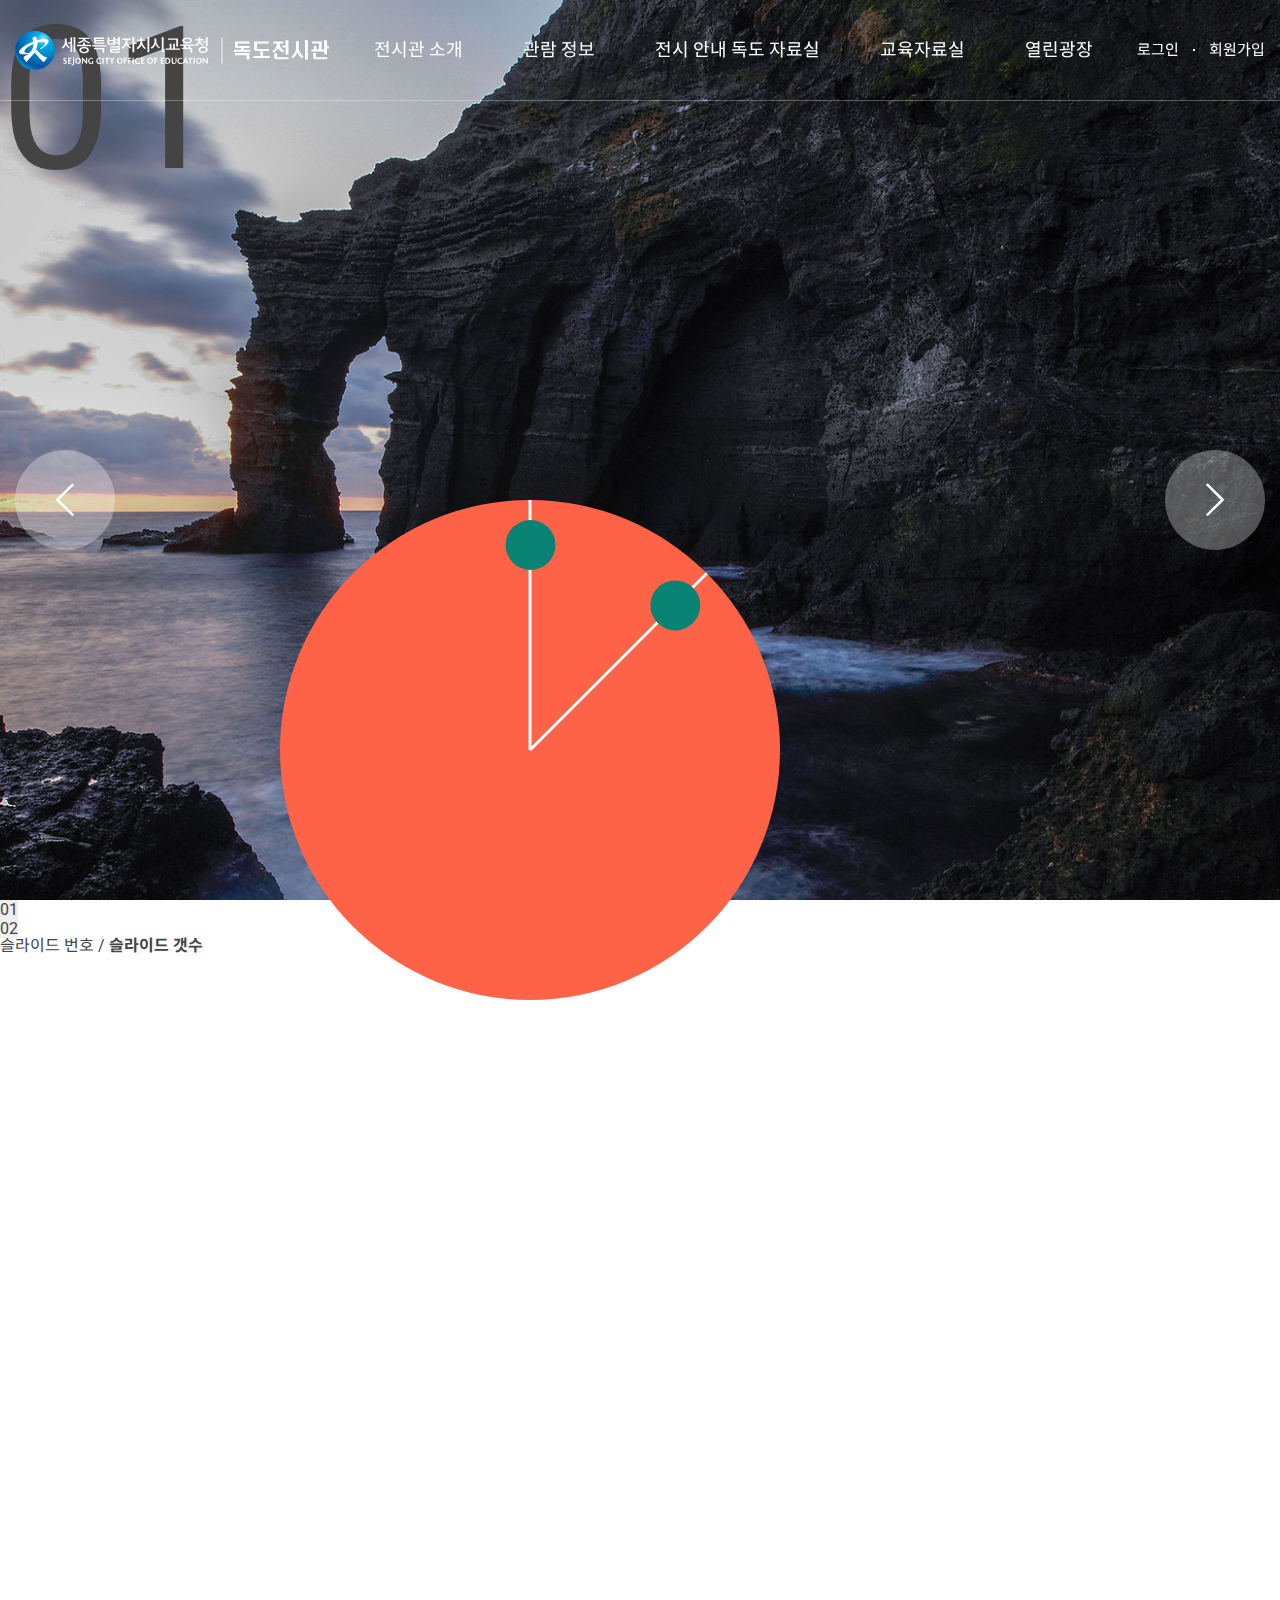
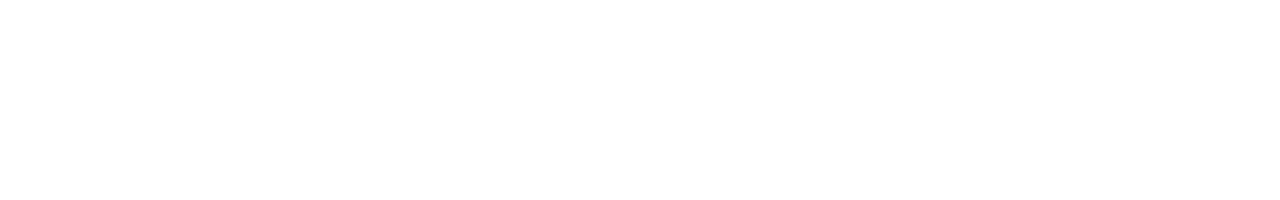
==== index b01.html @ f22809c9 "dokdo" ====
<!DOCTYPE html>
<html lang="ko">

<head>
    <meta charset="UTF-8">
    <meta name="viewport" content="width=device-width, initial-scale=1.0">
    <title>독도 따라 만들기</title>
    <link rel="stylesheet" href="./css/base.css">
    <link rel="stylesheet" href="https://cdn.jsdelivr.net/npm/swiper@9/swiper-bundle.min.css" />
    <link rel="stylesheet" href="./css/style.css">

    <script src="./js/jquery-1.12.4.min.js"></script>
    <script src="https://cdn.jsdelivr.net/npm/swiper@9/swiper-bundle.min.js"></script>
    <script src="./js/custom.js?ver=1.0"></script>
</head>

<body>
    <div class="wrap">
        <header class="header">
            <div class="inner header_wrap">
                <h1>
                    <a href="/">
                        <img src="./images/logo_simbol.svg" alt="">
                        <img src="./images/logo_tx.svg" alt="">
                    </a>
                </h1>
                <nav class="gnb">
                    <ul class="main_menu">
                        <li><a href="">전시관 소개</a>
                            <ul class="sub_menu">
                                <li><a href="">인사말</a></li>
                                <li><a href="">전시관 연혁</a></li>
                                <li><a href="">오시는길</a></li>
                            </ul>
                        </li>
                        <li><a href="">관람 정보</a>
                            <ul class="sub_menu">
                                <li><a href="">관람안내</a></li>
                                <li><a href="">단체에약</a></li>
                                <li><a href="">예약확인 취소</a></li>
                            </ul>
                        <li><a href="">전시 안내 독도 자료실</a></li>
                        <li><a href="">교육자료실</a>
                            <ul class="sub_menu">
                                <li><a href="">관람안내</a></li>
                                <li><a href="">단체에약</a></li>
                                <li><a href="">예약확인 취소</a></li>
                            </ul>
                        </li>
                        <li><a href="">열린광장</a>
                            <ul class="sub_menu">
                                <li><a href="">관람안내</a></li>
                                <li><a href="">단체에약</a></li>
                                <li><a href="">예약확인 취소</a></li>
                            </ul>
                        </li>
                    </ul>
                </nav>
                <div class="login_area">
                    <div class="member">
                        <li><a href="">로그인</a></li>
                        <li><a href="">회원가입</a></li>
                    </div>
                </div>
            </div>
        </header>





        <main>
            <section class="main_visual">
                <div class="main_slide swiper">
                    <div class="swiper-wrapper">
                        <div class="swiper-slide itm01 itm">01</div>
                        <div class="swiper-slide itm02 itm">02</div>
                    </div>
                </div>

                <div class="arrows">
                    <i class="bi bi-chevron-left left"></i>
                    <i class="bi bi-chevron-right right"></i>
                </div>

                <ul class="slide_dots">
                    <li>
                        <button>01</button>
                    </li>
                    <li>
                        <button>02</button>
                    </li>
                </ul>

                <div class="num">
                    <span>슬라이드 번호</span> / <strong>슬라이드 갯수</strong>
                </div>

                <div class="cicle">
                    <span></span>
                    <span></span>
                </div>

            </section>
        </main>





        <footer class="footer">

        </footer>
    </div>
</body>

</html>
---- css/base.css ----
@charset "utf-8";
@import url('https://fonts.googleapis.com/css2?family=Noto+Sans+KR:wght@100;300;400;500;700;900&family=Noto+Serif+KR:wght@200;300;400;500;600;700;900&family=Roboto:wght@100;300;400;500;700;900&display=swap');
@import url("https://cdn.jsdelivr.net/npm/bootstrap-icons@1.10.5/font/bootstrap-icons.css");

/* reset */
body,
p,
div,
span,
h1,
h2,
h3,
h4,
h5,
h6,
ul,
ol,
li,
dl,
dt,
dd,
table,
th,
td,
form,
fieldset,
legend,
input,
textarea,
button,
select {
    margin: 0;
    padding: 0;
    box-sizing: border-box;
}

*::before,
*::after {
    box-sizing: border-box;
}

body,
input,
textarea,
button,
select {
    font-family: 'Roboto', 'Noto Sans KR', '맑은 고딕', '돋움', Dotum, '굴림', Gulim, Sans-serif;
    color: #444;
    font-weight: 400;
}



html {
    font-size: 6.25%;
}

body {
    font-size: 16rem;
    line-height: 1;
    font-family: 'Roboto', 'Noto Sans KR', '맑은 고딕', '돋움', Dotum, '굴림', Gulim, Sans-serif;
}

h1,
h2,
h3,
h4,
h5,
h6 {
    font-size: inherit;
    font-weight: inherit;
}

input,
textarea,
button,
select {
    font-size: 16px;
}

img,
fieldset,
button {
    border: 0;
}

textarea {
    overflow: auto;
}

input[type=submit],
input[type=button],
button {
    cursor: pointer;
}

img {
    vertical-align: top;
}

address,
em {
    font-style: normal;
}

table {
    border-spacing: 0;
    border-collapse: collapse;
}

table,
th,
td {
    border: none;
}

caption {
    overflow: hidden;
    line-height: 0;
    text-indent: -2000em;
}

legend,
.hidden {
    padding: 0;
    margin: 0;
    overflow: hidden !important;
    text-indent: 100%;
    white-space: nowrap;
    font-size: 0;
}

i {
    font-style: normal;
}

/* HTML5 display-role reset for older browsers */
article,
aside,
details,
figcaption,
figure,
footer,
header,
hgroup,
menu,
nav,
section {
    display: block;
}

figure {
    padding: 0px;
    margin: 0px;
}

/* 링크 기본값 */
a:link {
    text-decoration: none;
    color: #444;
}

a:visited {
    text-decoration: none;
    color: #444;
}

a:hover {
    text-decoration: none;
    color: #444;
}

a:active {
    text-decoration: none;
}

a:focus {
    text-decoration: none;
}

/* 리스트 스타일 제거 */
ul,
ol,
li {
    list-style: none;
}

/* mobile */
body {
    -webkit-text-size-adjust: none;
    -moz-text-size-adjust: none;
    -ms-text-size-adjust: none;
}

/* hidden contents */
.skip,
.hidden {
    position: absolute;
    width: 1rem;
    height: 1rem;
    font-size: 0;
    line-height: 0;
    overflow: hidden;
    z-index: -1
}

.blind {
    position: absolute;
    width: 1px;
    height: 1px;
    margin: -1px;
    overflow: hidden;
    clip: rect(0 0 0 0);
}

.skip:focus {
    top: 0;
    left: 0;
    display: inline-block;
    width: auto;
    height: auto;
    padding: 0 30rem;
    font-size: 14rem;
    line-height: 40rem;
    color: #fff;
    background: #09847F;
    z-index: 10
}

#skip_navi {
    position: absolute;
    top: 0;
    height: 0rem;
    width: 100%;
    z-index: 999;
}

#skip_navi a {
    display: block;
    height: 1rem;
    width: 1rem;
    margin-bottom: -1rem;
    overflow: hidden;
    text-align: center;
    color: #fff;
    white-space: nowrap;
    font-size: 18rem
}

#skip_navi a:focus,
#skip_navi a:active {
    display: block;
    top: 0;
    width: 100%;
    height: 45rem;
    line-height: 45rem;
    padding: 10rem 0;
    background: #09847F;
}
---- css/style.css ----
:root {
    --mc: #09847F;
    --sc: #B4613D;
    --lc: #dddddd;
    --wc: #ffffff;
    --dc: #444444;
}

.inner {
    max-width: 1440rem;
    margin: 0 auto;
    padding: 0 15rem;
}

.wrap {}








.header {
    position: fixed;
    top: 0;
    left: 0;
    right: 0;
    z-index: 999;
    border-bottom: 1px solid rgb(255, 255, 255, 0.3);
}

.header.on {
    background: var(--wc);
    border-bottom: 1px solid rgb(0, 0, 0, 0.3);
}

.header .header_wrap {
    display: flex;
    justify-content: space-between;
    align-items: center;
    height: 100rem;

    transition: height .5s;
}

.header.on .header_wrap {
    height: 80rem;
}

.header h1 {
    font-size: 0;
}

.header h1 img {
    height: 39rem;
}

.header.on h1 img:last-child {
    filter: invert();
}

.gnb {}

.gnb .main_menu {
    display: flex;
}

.gnb .main_menu>li {
    position: relative;
    padding: 0 30px;
}

.gnb .main_menu a {
    display: block;
    color: var(--wc);
    font-size: 18rem;
    line-height: 150rem;
}

.header.on .gnb .main_menu a {
    color: var(--dc);
}

.gnb .main_menu .sub_menu {
    position: absolute;
    top: 130rem;
    left: 50%;
    transform: translate(-50%, 0);
    background: var(--wc);
    text-align: center;

    padding: 5rem 0;
    border-radius: 20rem;
    border: 2px solid var(--lc);

    opacity: 0;
    visibility: hidden;

    transition: .5s;
}

.gnb .main_menu>li:hover .sub_menu {
    top: 100rem;
    opacity: 1;
    visibility: visible;
}

.header.on .gnb .main_menu>li:hover .sub_menu {
    top: 100rem;
}

.gnb .sub_menu li~li {
    border-top: 1px solid var(--lc);
}

.header .gnb .sub_menu a {
    display: block;
    color: var(--dc);
    width: 160rem;
    font-size: 15rem;
    line-height: 40rem;
}

.login_area .member {
    display: flex;
    gap: 30px;
}

.login_area .member a {
    font-size: 15rem;
    color: var(--wc);
}

.header.on .login_area .member a {
    color: var(--dc);
}

.login_area .member li {
    position: relative;
}

.login_area .member li~li::before {
    content: "";
    position: absolute;
    top: 50%;
    left: -15rem;
    width: 2px;
    height: 2px;
    transform: translate(-50%, -50%);
    background: var(--wc);
}

.header.on .login_area .member li~li::before {
    background: var(--dc);
}










.main_visual {
    position: relative;
    height: 100vh;
}

.main_visual .itm {
    font-size: 100rem;
    transition: 1s;
}

.main_visual .itm.on {
    font-size: 200rem;
}

.main_slide .itm01 {
    height: 100vh;
    background: url(../images/img_visual01.jpg) no-repeat center center/cover;
}

.main_slide .itm02 {
    height: 100vh;
    background: url(../images/img_visual02.jpg) no-repeat center center/cover;
}

.main_visual .arrows {
    position: absolute;
    top: 50%;
    left: 50%;
    z-index: 999;
    transform: translate(-50%, -50%);
    max-width: 1600rem;
    width: 100%;
    z-index: 999;
}

.main_visual .arrows i {
    position: absolute;
    top: 0;
    cursor: pointer;
}

.main_visual .arrows .left {
    left: 15rem;
}

.main_visual .arrows .right {
    right: 15rem;
}

.main_visual .arrows i::before {
    font-size: 40rem;
    color: var(--wc);
    padding: 30rem;
    background: rgba(255, 255, 255, 0.3);
    border-radius: 50%;
}

.main_visual .slide_dots li.on button {
    font-size: 100rem;
}

.cicle {
    position: absolute;
    top: 500px;
    right: 500px;
    width: 500px;
    height: 500px;
    background: tomato;
    z-index: 1000;
    border-radius: 50%;
}

.cicle span {
    position: absolute;
    top: 0;
    left: 50%;
    transform: translate(-50%, 0);
    height: 250px;
    width: 3px;
    background: #fff;
}

.cicle span:nth-child(1) {
    transform: translate(-50%, 0) rotate(45deg);
    transform-origin: center bottom;
}

.cicle span::after {
    content: "";
    position: absolute;
    top: 20px;
    left: 50%;
    transform: translate(-50%, 0);
    width: 50px;
    height: 50px;
    background: #098474;
    border-radius: 50%;
}









.footer {
    height: 100vh;
}
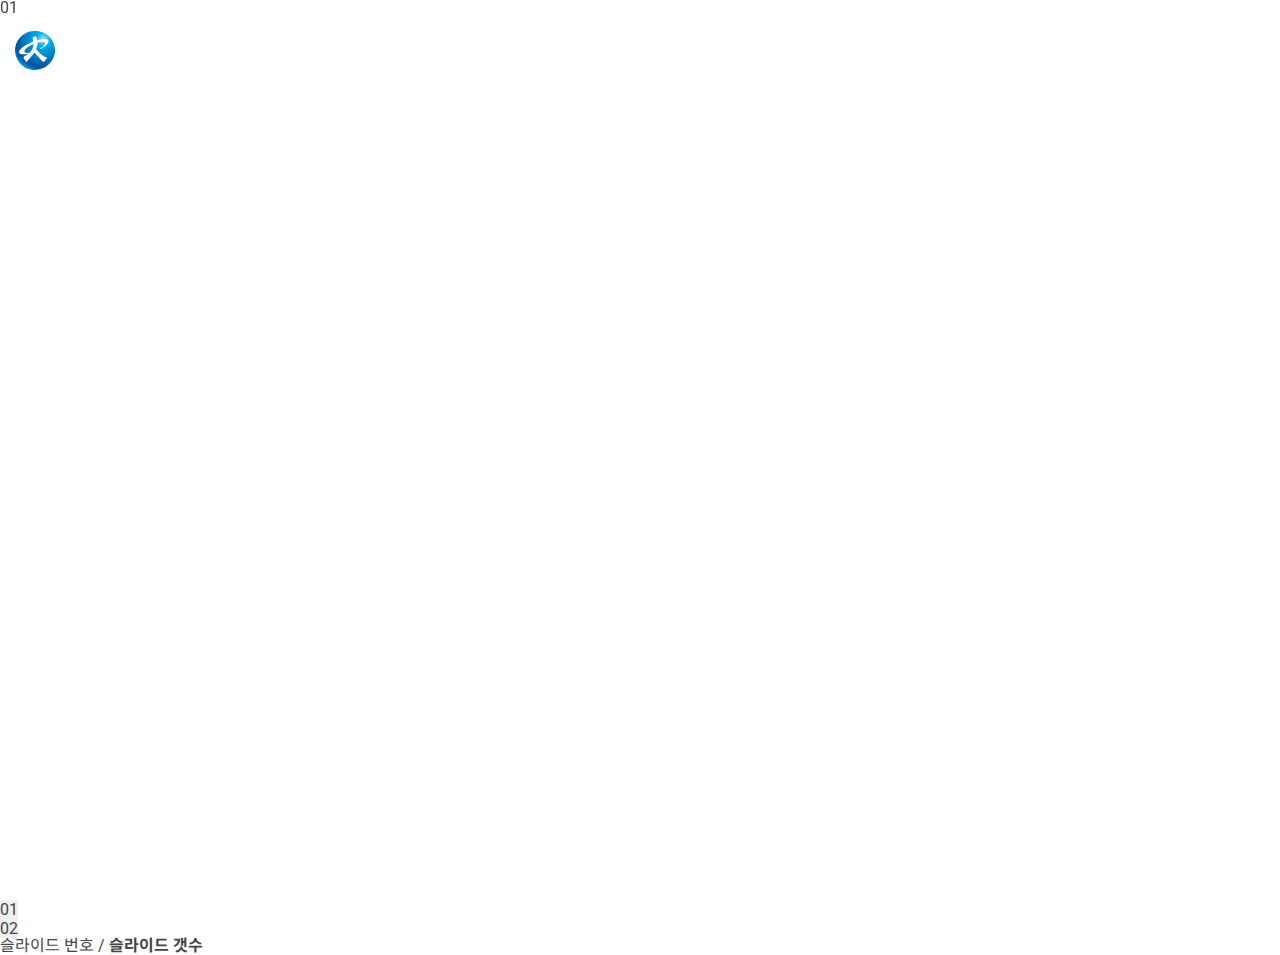
==== commit abb54f53: "Add files via upload" ====
--- a/index b01.html
+++ b/index b01.html
@@ -1,117 +1,117 @@
-<!DOCTYPE html>
-<html lang="ko">
-
-<head>
-    <meta charset="UTF-8">
-    <meta name="viewport" content="width=device-width, initial-scale=1.0">
-    <title>독도 따라 만들기</title>
-    <link rel="stylesheet" href="./css/base.css">
-    <link rel="stylesheet" href="https://cdn.jsdelivr.net/npm/swiper@9/swiper-bundle.min.css" />
-    <link rel="stylesheet" href="./css/style.css">
-
-    <script src="./js/jquery-1.12.4.min.js"></script>
-    <script src="https://cdn.jsdelivr.net/npm/swiper@9/swiper-bundle.min.js"></script>
-    <script src="./js/custom.js?ver=1.0"></script>
-</head>
-
-<body>
-    <div class="wrap">
-        <header class="header">
-            <div class="inner header_wrap">
-                <h1>
-                    <a href="/">
-                        <img src="./images/logo_simbol.svg" alt="">
-                        <img src="./images/logo_tx.svg" alt="">
-                    </a>
-                </h1>
-                <nav class="gnb">
-                    <ul class="main_menu">
-                        <li><a href="">전시관 소개</a>
-                            <ul class="sub_menu">
-                                <li><a href="">인사말</a></li>
-                                <li><a href="">전시관 연혁</a></li>
-                                <li><a href="">오시는길</a></li>
-                            </ul>
-                        </li>
-                        <li><a href="">관람 정보</a>
-                            <ul class="sub_menu">
-                                <li><a href="">관람안내</a></li>
-                                <li><a href="">단체에약</a></li>
-                                <li><a href="">예약확인 취소</a></li>
-                            </ul>
-                        <li><a href="">전시 안내 독도 자료실</a></li>
-                        <li><a href="">교육자료실</a>
-                            <ul class="sub_menu">
-                                <li><a href="">관람안내</a></li>
-                                <li><a href="">단체에약</a></li>
-                                <li><a href="">예약확인 취소</a></li>
-                            </ul>
-                        </li>
-                        <li><a href="">열린광장</a>
-                            <ul class="sub_menu">
-                                <li><a href="">관람안내</a></li>
-                                <li><a href="">단체에약</a></li>
-                                <li><a href="">예약확인 취소</a></li>
-                            </ul>
-                        </li>
-                    </ul>
-                </nav>
-                <div class="login_area">
-                    <div class="member">
-                        <li><a href="">로그인</a></li>
-                        <li><a href="">회원가입</a></li>
-                    </div>
-                </div>
-            </div>
-        </header>
-
-
-
-
-
-        <main>
-            <section class="main_visual">
-                <div class="main_slide swiper">
-                    <div class="swiper-wrapper">
-                        <div class="swiper-slide itm01 itm">01</div>
-                        <div class="swiper-slide itm02 itm">02</div>
-                    </div>
-                </div>
-
-                <div class="arrows">
-                    <i class="bi bi-chevron-left left"></i>
-                    <i class="bi bi-chevron-right right"></i>
-                </div>
-
-                <ul class="slide_dots">
-                    <li>
-                        <button>01</button>
-                    </li>
-                    <li>
-                        <button>02</button>
-                    </li>
-                </ul>
-
-                <div class="num">
-                    <span>슬라이드 번호</span> / <strong>슬라이드 갯수</strong>
-                </div>
-
-                <div class="cicle">
-                    <span></span>
-                    <span></span>
-                </div>
-
-            </section>
-        </main>
-
-
-
-
-
-        <footer class="footer">
-
-        </footer>
-    </div>
-</body>
-
+<!DOCTYPE html>
+<html lang="ko">
+
+<head>
+    <meta charset="UTF-8">
+    <meta name="viewport" content="width=device-width, initial-scale=1.0">
+    <title>독도 따라 만들기</title>
+    <link rel="stylesheet" href="./css/base.css">
+    <link rel="stylesheet" href="https://cdn.jsdelivr.net/npm/swiper@9/swiper-bundle.min.css" />
+    <link rel="stylesheet" href="./css/style.css">
+
+    <script src="./js/jquery-1.12.4.min.js"></script>
+    <script src="https://cdn.jsdelivr.net/npm/swiper@9/swiper-bundle.min.js"></script>
+    <script src="./js/custom.js?ver=1.0"></script>
+</head>
+
+<body>
+    <div class="wrap">
+        <header class="header">
+            <div class="inner header_wrap">
+                <h1>
+                    <a href="/">
+                        <img src="./images/logo_simbol.svg" alt="">
+                        <img src="./images/logo_tx.svg" alt="">
+                    </a>
+                </h1>
+                <nav class="gnb">
+                    <ul class="main_menu">
+                        <li><a href="">전시관 소개</a>
+                            <ul class="sub_menu">
+                                <li><a href="">인사말</a></li>
+                                <li><a href="">전시관 연혁</a></li>
+                                <li><a href="">오시는길</a></li>
+                            </ul>
+                        </li>
+                        <li><a href="">관람 정보</a>
+                            <ul class="sub_menu">
+                                <li><a href="">관람안내</a></li>
+                                <li><a href="">단체에약</a></li>
+                                <li><a href="">예약확인 취소</a></li>
+                            </ul>
+                        <li><a href="">전시 안내 독도 자료실</a></li>
+                        <li><a href="">교육자료실</a>
+                            <ul class="sub_menu">
+                                <li><a href="">관람안내</a></li>
+                                <li><a href="">단체에약</a></li>
+                                <li><a href="">예약확인 취소</a></li>
+                            </ul>
+                        </li>
+                        <li><a href="">열린광장</a>
+                            <ul class="sub_menu">
+                                <li><a href="">관람안내</a></li>
+                                <li><a href="">단체에약</a></li>
+                                <li><a href="">예약확인 취소</a></li>
+                            </ul>
+                        </li>
+                    </ul>
+                </nav>
+                <div class="login_area">
+                    <div class="member">
+                        <li><a href="">로그인</a></li>
+                        <li><a href="">회원가입</a></li>
+                    </div>
+                </div>
+            </div>
+        </header>
+
+
+
+
+
+        <main>
+            <section class="main_visual">
+                <div class="main_slide swiper">
+                    <div class="swiper-wrapper">
+                        <div class="swiper-slide itm01 itm">01</div>
+                        <div class="swiper-slide itm02 itm">02</div>
+                    </div>
+                </div>
+
+                <div class="arrows">
+                    <i class="bi bi-chevron-left left"></i>
+                    <i class="bi bi-chevron-right right"></i>
+                </div>
+
+                <ul class="slide_dots">
+                    <li>
+                        <button>01</button>
+                    </li>
+                    <li>
+                        <button>02</button>
+                    </li>
+                </ul>
+
+                <div class="num">
+                    <span>슬라이드 번호</span> / <strong>슬라이드 갯수</strong>
+                </div>
+
+                <div class="cicle">
+                    <span></span>
+                    <span></span>
+                </div>
+
+            </section>
+        </main>
+
+
+
+
+
+        <footer class="footer">
+
+        </footer>
+    </div>
+</body>
+
 </html>--- a/css/base.css
+++ b/css/base.css
@@ -1,5 +1,6 @@
 @charset "utf-8";
 @import url('https://fonts.googleapis.com/css2?family=Noto+Sans+KR:wght@100;300;400;500;700;900&family=Noto+Serif+KR:wght@200;300;400;500;600;700;900&family=Roboto:wght@100;300;400;500;700;900&display=swap');
+@import url('https://fonts.googleapis.com/css2?family=Noto+Serif+KR:wght@200;300;400;500;600;700;900&display=swap');
 @import url("https://cdn.jsdelivr.net/npm/bootstrap-icons@1.10.5/font/bootstrap-icons.css");
 
 /* reset */
@@ -145,8 +146,10 @@
 hgroup,
 menu,
 nav,
-section {
+section,
+address {
     display: block;
+    box-sizing: border-box;
 }
 
 figure {
@@ -155,27 +158,9 @@
 }
 
 /* 링크 기본값 */
-a:link {
+a {
     text-decoration: none;
-    color: #444;
-}
-
-a:visited {
-    text-decoration: none;
-    color: #444;
-}
-
-a:hover {
-    text-decoration: none;
-    color: #444;
-}
-
-a:active {
-    text-decoration: none;
-}
-
-a:focus {
-    text-decoration: none;
+    color: inherit;
 }
 
 /* 리스트 스타일 제거 */
--- a/css/style.css
+++ b/css/style.css
@@ -1,276 +1,1878 @@
-:root {
-    --mc: #09847F;
-    --sc: #B4613D;
-    --lc: #dddddd;
-    --wc: #ffffff;
-    --dc: #444444;
-}
-
-.inner {
-    max-width: 1440rem;
-    margin: 0 auto;
-    padding: 0 15rem;
-}
-
-.wrap {}
-
-
-
-
-
-
-
-
-.header {
-    position: fixed;
-    top: 0;
-    left: 0;
-    right: 0;
-    z-index: 999;
-    border-bottom: 1px solid rgb(255, 255, 255, 0.3);
-}
-
-.header.on {
-    background: var(--wc);
-    border-bottom: 1px solid rgb(0, 0, 0, 0.3);
-}
-
-.header .header_wrap {
-    display: flex;
-    justify-content: space-between;
-    align-items: center;
-    height: 100rem;
-
-    transition: height .5s;
-}
-
-.header.on .header_wrap {
-    height: 80rem;
-}
-
-.header h1 {
-    font-size: 0;
-}
-
-.header h1 img {
-    height: 39rem;
-}
-
-.header.on h1 img:last-child {
-    filter: invert();
-}
-
-.gnb {}
-
-.gnb .main_menu {
-    display: flex;
-}
-
-.gnb .main_menu>li {
-    position: relative;
-    padding: 0 30px;
-}
-
-.gnb .main_menu a {
-    display: block;
-    color: var(--wc);
-    font-size: 18rem;
-    line-height: 150rem;
-}
-
-.header.on .gnb .main_menu a {
-    color: var(--dc);
-}
-
-.gnb .main_menu .sub_menu {
-    position: absolute;
-    top: 130rem;
-    left: 50%;
-    transform: translate(-50%, 0);
-    background: var(--wc);
-    text-align: center;
-
-    padding: 5rem 0;
-    border-radius: 20rem;
-    border: 2px solid var(--lc);
-
-    opacity: 0;
-    visibility: hidden;
-
-    transition: .5s;
-}
-
-.gnb .main_menu>li:hover .sub_menu {
-    top: 100rem;
-    opacity: 1;
-    visibility: visible;
-}
-
-.header.on .gnb .main_menu>li:hover .sub_menu {
-    top: 100rem;
-}
-
-.gnb .sub_menu li~li {
-    border-top: 1px solid var(--lc);
-}
-
-.header .gnb .sub_menu a {
-    display: block;
-    color: var(--dc);
-    width: 160rem;
-    font-size: 15rem;
-    line-height: 40rem;
-}
-
-.login_area .member {
-    display: flex;
-    gap: 30px;
-}
-
-.login_area .member a {
-    font-size: 15rem;
-    color: var(--wc);
-}
-
-.header.on .login_area .member a {
-    color: var(--dc);
-}
-
-.login_area .member li {
-    position: relative;
-}
-
-.login_area .member li~li::before {
-    content: "";
-    position: absolute;
-    top: 50%;
-    left: -15rem;
-    width: 2px;
-    height: 2px;
-    transform: translate(-50%, -50%);
-    background: var(--wc);
-}
-
-.header.on .login_area .member li~li::before {
-    background: var(--dc);
-}
-
-
-
-
-
-
-
-
-
-
-.main_visual {
-    position: relative;
-    height: 100vh;
-}
-
-.main_visual .itm {
-    font-size: 100rem;
-    transition: 1s;
-}
-
-.main_visual .itm.on {
-    font-size: 200rem;
-}
-
-.main_slide .itm01 {
-    height: 100vh;
-    background: url(../images/img_visual01.jpg) no-repeat center center/cover;
-}
-
-.main_slide .itm02 {
-    height: 100vh;
-    background: url(../images/img_visual02.jpg) no-repeat center center/cover;
-}
-
-.main_visual .arrows {
-    position: absolute;
-    top: 50%;
-    left: 50%;
-    z-index: 999;
-    transform: translate(-50%, -50%);
-    max-width: 1600rem;
-    width: 100%;
-    z-index: 999;
-}
-
-.main_visual .arrows i {
-    position: absolute;
-    top: 0;
-    cursor: pointer;
-}
-
-.main_visual .arrows .left {
-    left: 15rem;
-}
-
-.main_visual .arrows .right {
-    right: 15rem;
-}
-
-.main_visual .arrows i::before {
-    font-size: 40rem;
-    color: var(--wc);
-    padding: 30rem;
-    background: rgba(255, 255, 255, 0.3);
-    border-radius: 50%;
-}
-
-.main_visual .slide_dots li.on button {
-    font-size: 100rem;
-}
-
-.cicle {
-    position: absolute;
-    top: 500px;
-    right: 500px;
-    width: 500px;
-    height: 500px;
-    background: tomato;
-    z-index: 1000;
-    border-radius: 50%;
-}
-
-.cicle span {
-    position: absolute;
-    top: 0;
-    left: 50%;
-    transform: translate(-50%, 0);
-    height: 250px;
-    width: 3px;
-    background: #fff;
-}
-
-.cicle span:nth-child(1) {
-    transform: translate(-50%, 0) rotate(45deg);
-    transform-origin: center bottom;
-}
-
-.cicle span::after {
-    content: "";
-    position: absolute;
-    top: 20px;
-    left: 50%;
-    transform: translate(-50%, 0);
-    width: 50px;
-    height: 50px;
-    background: #098474;
-    border-radius: 50%;
-}
-
-
-
-
-
-
-
-
-
-.footer {
-    height: 100vh;
+:root {
+    --mc: #09847F;
+    --sc: #B4613D;
+    --lc: #dddddd;
+    --wc: #ffffff;
+    --dc: #444444;
+    --gc: #f9f9f9;
+}
+
+.inner {
+    max-width: 1440rem;
+    margin: 0 auto;
+    padding: 0 15rem;
+}
+
+.btn {
+    display: inline-block;
+    font-size: 20rem;
+    padding: 20rem 30rem;
+    border-radius: 30rem;
+    overflow: hidden;
+}
+
+.btn2 {
+    display: inline-block;
+    font-size: 18rem;
+    padding: 10rem 20rem;
+    border-radius: 16rem;
+    overflow: hidden;
+    background: var(--dc);
+    color: var(--wc);
+}
+
+.btn3 {
+    display: inline-block;
+    font-size: 14rem;
+    padding: 5rem 10rem 4rem 10rem;
+    border-radius: 10rem;
+    overflow: hidden;
+    color: var(--mc);
+    border: 2px solid var(--mc);
+}
+
+.btn::after {
+    content: "\f1c3";
+    font-family: bootstrap-icons;
+    vertical-align: middle;
+    margin: 0 0 0 15rem;
+}
+
+.btn.wc {
+    color: var(--wc);
+    border: 1px solid var(--wc);
+}
+
+.btn.wc::before {
+    content: "";
+    position: absolute;
+    top: 0;
+    left: 0;
+    right: 0;
+    height: 0;
+    z-index: -1;
+    background: var(--mc);
+    transition: .5s;
+}
+
+.btn.wc:hover::before {
+    top: auto;
+    bottom: 0;
+    height: 100%;
+}
+
+.btn.mc {
+    color: var(--mc);
+    border: 2px solid var(--mc);
+}
+
+.list_dots>* {
+    position: relative;
+    padding: 0 0 0 15rem;
+}
+
+.list_dots>*::before {
+    content: "";
+    position: absolute;
+    top: 7rem;
+    left: 0;
+    width: 2rem;
+    height: 2rem;
+    background: var(--mc);
+}
+
+.section {
+    padding: 100rem 0;
+}
+
+.section .gc {
+    background: var(--gc);
+}
+
+.wrap {}
+
+
+
+
+
+
+
+
+.header {
+    position: fixed;
+    top: 0;
+    left: 0;
+    right: 0;
+    z-index: 1000;
+    border-bottom: 1px solid rgb(255, 255, 255, 0.3);
+    white-space: nowrap;
+}
+
+.header.on {
+    background: var(--wc);
+    border-bottom: 1px solid rgba(0, 0, 0, 0.3);
+}
+
+.header .header_wrap {
+    display: flex;
+    justify-content: space-between;
+    align-items: center;
+    height: 100rem;
+
+    transition: height .5s;
+}
+
+.header.on .header_wrap {
+    height: 80rem;
+}
+
+.header h1 {
+    font-size: 0;
+}
+
+.header h1 img {
+    height: 39rem;
+}
+
+.header.on h1 img:last-child {
+    filter: invert();
+}
+
+.gnb {}
+
+.gnb.on {
+    right: 0;
+}
+
+.gnb .main_menu {
+    display: flex;
+}
+
+.gnb .main_menu>li {
+    position: relative;
+    padding: 0 30px;
+}
+
+.gnb .main_menu a {
+    display: block;
+    color: var(--wc);
+    font-size: 18rem;
+    line-height: 150rem;
+}
+
+.header.on .gnb .main_menu a {
+    color: var(--dc);
+}
+
+.gnb .main_menu .sub_menu {
+    position: absolute;
+    top: 130rem;
+    left: 50%;
+    transform: translate(-50%, 0);
+    background: var(--wc);
+    text-align: center;
+
+    padding: 5rem 0;
+    border-radius: 20rem;
+    border: 2px solid var(--lc);
+
+    opacity: 0;
+    visibility: hidden;
+
+    transition: .5s;
+}
+
+.gnb .main_menu>li:hover .sub_menu {
+    top: 100rem;
+    opacity: 1;
+    visibility: visible;
+}
+
+.header.on .gnb .main_menu>li:hover .sub_menu {
+    top: 100rem;
+}
+
+.gnb .sub_menu li~li {
+    border-top: 1px solid var(--lc);
+}
+
+.header .gnb .sub_menu a {
+    display: block;
+    color: var(--dc);
+    width: 160rem;
+    font-size: 15rem;
+    line-height: 40rem;
+}
+
+.login_area .member {
+    display: flex;
+    gap: 30px;
+}
+
+.login_area .member a {
+    font-size: 15rem;
+    color: var(--wc);
+}
+
+.header.on .login_area .member a {
+    color: var(--dc);
+}
+
+.login_area .member li {
+    position: relative;
+}
+
+.login_area .member li~li::before {
+    content: "";
+    position: absolute;
+    top: 50%;
+    left: -15rem;
+    width: 2px;
+    height: 2px;
+    transform: translate(-50%, -50%);
+    background: var(--wc);
+}
+
+.header.on .login_area .member li~li::before {
+    background: var(--dc);
+}
+
+
+
+
+
+
+
+
+
+
+.main_visual {
+    position: relative;
+    height: 100vh;
+}
+
+.main_slide {
+    border-radius: 0 0 30rem 30rem;
+    overflow: hidden;
+}
+
+.main_slide .itm {
+    position: relative;
+    overflow: hidden;
+    height: 100vh;
+}
+
+.main_slide .itm .slide-image {
+    position: absolute;
+    inset: 0 0 0 0;
+}
+
+.main_slide .itm .content {
+    position: absolute;
+    top: 50%;
+    left: 50%;
+    transform: translate(-50%, -50%);
+    z-index: 999;
+
+    text-align: center;
+}
+
+.main_slide .itm .img_box {
+    margin: 0 0 50rem 0;
+}
+
+.main_slide .itm p {
+    color: var(--wc);
+    margin: 0 0 50rem 0;
+    text-align: center;
+    font-size: 17rem;
+    font-weight: 300;
+    line-height: 26rem;
+    transform: translate(-100rem, 0);
+    opacity: 0;
+    transition: .5s 1s;
+}
+
+.main_slide .itm.on p {
+    opacity: 1;
+    transform: translate(0, 0);
+}
+
+.main_slide .itm .btn {
+    transform: translate(100rem, 0);
+    opacity: 0;
+    transition: .5s 1.5s;
+}
+
+.main_slide .itm.on .btn {
+    opacity: 1;
+    transform: translate(0, 0);
+}
+
+/* .swiper-wrapper {
+    transition-timing-function: cubic-bezier(0.17, 0.46, 1, 0.39);
+} */
+
+.main_slide .itm01 .slide-image {
+    height: 100vh;
+    background: url(../images/img_visual01.jpg) no-repeat center center/cover;
+}
+
+.main_slide .itm02 .slide-image {
+    height: 100vh;
+    background: url(../images/img_visual02.jpg) no-repeat center center/cover;
+}
+
+
+
+
+
+
+.main_visual {
+    position: relative;
+}
+
+.main_visual .arrows {
+    position: absolute;
+    top: 50%;
+    left: 50%;
+    z-index: 999;
+    transform: translate(-50%, -50%);
+    max-width: 1600rem;
+    width: 100%;
+    z-index: 998;
+}
+
+.main_visual .arrows i {
+    position: absolute;
+    top: 0;
+    cursor: pointer;
+}
+
+.main_visual .arrows .left {
+    left: 15rem;
+}
+
+.main_visual .arrows .right {
+    right: 15rem;
+}
+
+.main_visual .arrows i::before {
+    font-size: 40rem;
+    color: var(--wc);
+    padding: 30rem;
+    background: rgba(255, 255, 255, 0.3);
+    border-radius: 50%;
+}
+
+.main_visual .btn_cicle {
+    position: absolute;
+    bottom: -100rem;
+    right: 30rem;
+    z-index: 999;
+
+    width: 200rem;
+    height: 200rem;
+}
+
+.main_visual .btn_cicle .case {
+    display: flex;
+    flex-direction: column;
+    justify-content: center;
+    align-items: center;
+    width: 200rem;
+    height: 200rem;
+    background: var(--mc);
+    color: var(--wc);
+    font-size: 20rem;
+    border-radius: 50%;
+    text-align: center;
+    line-height: 26rem;
+}
+
+.main_visual .btn_cicle:hover .case {
+    animation: flipInY 1s infinite;
+}
+
+.main_visual .btn_cicle .case::before {
+    content: "";
+    display: block;
+    width: 26rem;
+    height: 30rem;
+    background: url(../images/icon_apply.svg) no-repeat center center/cover;
+    margin: 0 0 20rem 0;
+}
+
+
+
+
+.main_visual .scroll {
+    position: absolute;
+    bottom: 100px;
+    left: 50%;
+    transform: translate(-50%, 0);
+    z-index: 999;
+}
+
+.main_visual .scroll span {
+    position: relative;
+    color: #fff;
+    font-size: 12px;
+    text-transform: uppercase;
+}
+
+.main_visual .scroll span::before {
+    content: "";
+    position: absolute;
+    top: 20px;
+    left: 50%;
+    width: 1px;
+    height: 100px;
+    background: rgba(255, 255, 255, 0.5);
+    transform: translate(-50%, 0);
+}
+
+.main_visual .scroll span::after {
+    content: "";
+    position: absolute;
+    top: 20px;
+    left: 50%;
+    width: 3px;
+    height: 3px;
+    background: rgba(255, 255, 255, 1);
+    border-radius: 50%;
+    transform: translate(-50%, 0);
+    animation: circle 2s infinite cubic-bezier(0, 1.86, .92, 1.03);
+}
+
+@keyframes circle {
+    0% {
+        transform: translate(-50%, 0);
+        outline: 1px solid rgba(255, 255, 255, 1);
+    }
+
+    90% {
+        outline: 1px solid rgba(255, 255, 255, 1);
+    }
+
+    100% {
+        transform: translate(-50%, 90px);
+        outline: 30px solid rgba(255, 255, 255, 0.1);
+    }
+
+}
+
+
+
+/* <👿😈스크롤 실습 효과 넣어보기 TEST>
+.sec {
+    position: relative;
+    padding: 100px 0;
+    height: 60vh;
+}
+
+.sec::before {
+    content: "";
+    position: absolute;
+    top: -100px;
+    right: 200px;
+    background: aquamarine;
+    border-radius: 50%;
+    width: 100px;
+    height: 100px;
+    z-index: 999;
+
+    opacity: 0;
+    transform: scale(0);
+    transition: 0.5s;
+}
+
+.sec.on::before {
+    opacity: 0;
+    transform: scale(1);
+}
+
+.sec .inner {
+    display: flex;
+    gap: 60px;
+}
+
+.sec .inner .itm {
+    flex: 1;
+    height: 500px;
+    background: tomato;
+
+    opacity: 0;
+    transform: translate(0, 300px);
+    transition: 0.5s;
+}
+
+.sec.on .inner .itm {
+    opacity: 1;
+    transform: translate(0, 0);
+} */
+
+
+
+
+
+
+.main_content {}
+
+.main_content .contnet {
+    display: grid;
+    grid-template-columns: repeat(2, 1fr);
+    /* gap: 30rem; */
+}
+
+.main_content .contnet>* {
+    padding: 80rem 60rem;
+}
+
+.main_content .contnet .left {
+    position: relative;
+    border-radius: 50rem;
+    background: var(--gc);
+}
+
+.main_content .contnet .left::after {
+    content: "";
+    position: absolute;
+    bottom: -20rem;
+    right: 0;
+    width: 400rem;
+    height: 150rem;
+    background: url(../images/img_logo2.svg) no-repeat right bottom;
+    filter: invert();
+}
+
+.main_content .contnet h3 {
+    font-size: 24rem;
+    font-weight: 700;
+    margin: 0 0 17rem 0;
+}
+
+.main_content .contnet .left {
+    opacity: 0;
+    transform: translate(0, 100rem);
+    transition: .8s;
+}
+
+.main_content.on .contnet .left {
+    opacity: 1;
+    transform: translate(0, 0);
+}
+
+.main_content .contnet .right {
+    opacity: 0;
+    transform: translate(0, 100rem);
+    transition: .8s .5s;
+}
+
+.main_content.on .contnet .right {
+    opacity: 1;
+    transform: translate(0, 0);
+}
+
+.main_content .contnet .left p {
+    font-size: 15rem;
+    font-weight: 300;
+    line-height: 20rem;
+    margin: 0 0 37rem 0;
+}
+
+.main_content .contnet .right .desc {
+    display: flex;
+    justify-content: space-between;
+    align-items: center;
+    margin: 0 0 30rem 0;
+    padding: 0 0 15rem 0;
+    border-bottom: 1px dotted var(--lc);
+    /* -> 점선 긋기 : dotted or dashed */
+}
+
+.main_content .contnet .right .desc i {
+    background: var(--gc);
+    padding: 15rem 16rem;
+    border-radius: 50%;
+    font-size: 30rem;
+}
+
+.main_content .contnet .right .desc .tel {
+    font-size: 40rem;
+    font-weight: 700;
+}
+
+.main_content .contnet .list>* {
+    display: grid;
+    grid-template-columns: 100rem 1fr;
+    margin: 0 0 20rem 0;
+    line-height: 1.6;
+}
+
+.main_content .contnet .list .ls2 {
+    letter-spacing: 30rem;
+    /* -> 자간 조절 */
+}
+
+.main_content .contnet .list::before {
+    top: 10rem;
+}
+
+
+
+
+
+
+
+/* .main_notice {
+    padding: 0 0 100rem 0;
+} */
+
+.main_notice h2 {
+    font-size: 50rem;
+    font-weight: 700;
+    margin: 0 0 27rem 0;
+}
+
+.main_notice .arrows i {
+    padding: 14rem 16rem;
+    font-size: 25rem;
+    background: var(--dc);
+    color: var(--wc);
+    border-radius: 50%;
+    margin: 0 10rem 0 0;
+    cursor: pointer;
+}
+
+.main_notice p {
+    font-size: 15rem;
+    font-weight: 300;
+    line-height: 20rem;
+    margin: 0 0 57rem 0;
+}
+
+.main_notice .content {
+    display: grid;
+    grid-template-columns: 1fr 2fr;
+}
+
+.main_notice .content {
+    opacity: 0;
+    transform: translate(0, 100rem);
+    transition: .8s;
+}
+
+.main_notice.on .content {
+    opacity: 1;
+    transform: translate(0, 0);
+}
+
+.main_notice .right_slide {
+    position: relative;
+    min-width: 0;
+    /* -> 위랑 똑같은 태그 = overflow: hidden; */
+}
+
+.main_notice .right_slide::before {
+    content: "";
+    position: absolute;
+    top: -20rem;
+    left: -20rem;
+    width: 150rem;
+    height: 150rem;
+    outline: 50rem solid var(--mc);
+}
+
+.main_notice img {
+    width: 100%;
+    height: 300rem;
+    object-fit: cover;
+    /* -> 이미지 스케일 유지하면서 박스안에 들어감*/
+}
+
+.main_notice .card {
+    padding: 15rem;
+    background: var(--gc);
+    border-radius: 10rem;
+}
+
+.main_notice .card .img_box {
+    border-radius: 5rem;
+    overflow: hidden;
+    margin: 0 0 15rem 0;
+}
+
+.main_notice .card strong {
+    display: block;
+    margin: 10rem 0;
+}
+
+
+
+
+
+
+.main_banner .content {
+    position: relative;
+    /* -> 상단으로 올릴떄 사용할 수 있음 */
+    z-index: 998;
+    display: grid;
+    grid-template-columns: repeat(2, 1fr);
+    gap: 30rem;
+    background: var(--mc);
+    color: var(--wc);
+    margin: 0 auto -80rem auto;
+
+    border-radius: 50rem;
+    box-shadow: 5rem 5rem 20rem rgba(0, 0, 0, 0.2);
+
+    transition: .5s;
+    transform: translate(0, 100rem);
+}
+
+.main_banner.on .content {
+    transform: translate(0, 0);
+}
+
+.main_banner .content a {
+    display: block;
+    padding: 60rem 80rem;
+}
+
+.main_banner .content h3 {
+    font-size: 30rem;
+    font-weight: 500;
+    margin: 0 0 20rem 0;
+}
+
+.main_banner .content P {
+    font-size: 15rem;
+    line-height: 21rem;
+}
+
+.main_banner .content li {
+    position: relative;
+}
+
+.main_banner .content li a::after {
+    content: "";
+    position: absolute;
+    right: 80rem;
+    top: 50%;
+    transform: translate(0, -50%);
+    width: 100rem;
+    height: 100rem;
+    background: url(../images/icon_experience.svg) no-repeat center center;
+}
+
+.main_banner .content li:last-child a::after {
+    background: url(../images/icon_theater.svg) no-repeat center center;
+}
+
+.main_banner .content li~li::before {
+    content: "";
+    position: absolute;
+    left: -15rem;
+    top: 30rem;
+    bottom: 30rem;
+    width: 1px;
+    background: rgba(255, 255, 255, 0.3);
+}
+
+
+
+
+
+
+
+
+
+
+.footer {}
+
+.footer .top {
+    position: relative;
+    border-radius: 180rem 0 0 0;
+    overflow: hidden;
+    background: #434250 url(../images/bg_banner.jpg) no-repeat center bottom;
+    padding: 200rem 0 300rem 0;
+}
+
+.footer .top .content {
+    text-align: center;
+}
+
+.footer .top .content .img_box {
+    width: 300rem;
+    margin: 0 auto 30rem auto;
+}
+
+
+
+.footer .top .content .txt {
+    position: relative;
+    padding: 30rem 0;
+
+    font-size: 30rem;
+    font-weight: 500;
+    text-align: center;
+    font-family: 'Noto Serif KR', serif;
+
+    width: 410rem;
+    margin: 0 auto;
+    color: var(--dc);
+}
+
+
+.footer .txt span {
+    position: absolute;
+    top: 0;
+    left: 0;
+    display: block;
+}
+
+.footer .txt span::after {
+    content: "“경상북도 울릉읍 독도리 1-96“";
+    position: absolute;
+    top: 0;
+    left: 0;
+    color: #fff;
+
+    width: 400px;
+    white-space: nowrap;
+    overflow: hidden;
+
+    border-right: 1px solid #fff;
+    animation: tt 3s infinite;
+}
+
+.footer .txt:hover span::after {
+    width: 560px;
+}
+
+@keyframes tt {
+    0% {
+        width: 0;
+    }
+
+    100% {
+        width: 408px;
+    }
+}
+
+
+
+
+
+
+.footer .top .dots span {
+    position: absolute;
+    left: 50%;
+    width: 5px;
+    height: 5px;
+    background: var(--gc);
+    border-radius: 50%;
+}
+
+.footer .top .dots span:nth-child(1) {
+    bottom: 310rem;
+    margin: 0 0 0 -310rem;
+}
+
+.footer .top .dots span:nth-child(2) {
+    bottom: 200rem;
+    margin: 0 0 0 160rem;
+}
+
+@keyframes dots {
+    0% {
+        transform: translate(-50%, 0);
+        outline: 1px solid rgba(255, 255, 255, 1);
+    }
+
+    90% {
+        outline: 1px solid rgba(255, 255, 255, 1);
+    }
+
+    100% {
+        transform: translate(-50%, 90px);
+        outline: 30px solid rgba(255, 255, 255, 0.1);
+    }
+
+}
+
+.footer .bottom {
+    padding: 50rem 0 100rem 0;
+    background: #393846;
+    color: var(--gc);
+    font-size: 15rem;
+    font-weight: 300;
+}
+
+.footer .bottom .customer {
+    display: flex;
+    gap: 40rem;
+    margin: 0 0 10rem 0;
+}
+
+.footer .bottom .customer>* {
+    position: relative;
+}
+
+.footer .bottom .customer li~li::before {
+    content: "";
+    position: absolute;
+    left: -20rem;
+    top: 50%;
+    width: 2px;
+    height: 2px;
+    transform: translate(-50%, -5%);
+    background: var(--lc);
+}
+
+.footer .bottom .address {
+    margin: 0 0 30rem 0;
+}
+
+.footer .bottom .copyright {
+    font-size: 12rem;
+    color: var(--lc);
+}
+
+.mobile_btn {
+    display: none;
+}
+
+
+
+
+
+
+
+
+
+
+
+
+
+
+
+
+
+
+
+
+
+@media (max-width: 768px) {
+    /* * {
+        outline: 1px solid tomato;
+    } */
+
+    .section {
+        padding: 100rem 0;
+    }
+
+    .section .gc {
+        background: var(--gc);
+    }
+
+    .wrap {}
+
+
+
+
+
+
+
+
+    .header {
+        position: fixed;
+        top: 0;
+        left: 0;
+        right: 0;
+        z-index: 1000;
+        border-bottom: 1px solid srgb(255, 255, 255, 0.3);
+    }
+
+    .header.on {
+        background: var(--wc);
+        border-bottom: 1px solid rgba(0, 0, 0, 0.3);
+    }
+
+    .header .header_wrap {
+        display: flex;
+        justify-content: space-between;
+        align-items: center;
+        height: 120rem;
+
+        transition: height .5s;
+    }
+
+    .header.on .header_wrap {
+        height: 120rem;
+    }
+
+    .header h1 {
+        position: relative;
+        z-index: 1000;
+        font-size: 0;
+    }
+
+    .header h1 img {
+        height: 33rem;
+    }
+
+    .header.oo h1 img:last-child {
+        filter: invert(0);
+    }
+
+    .gnb {
+        position: fixed;
+        top: 0;
+        bottom: 0;
+        right: -100%;
+        width: 100%;
+        background: var(--dc);
+        border-left: 1px solid var(--lc);
+
+        transition: 0.5s;
+    }
+
+    .gnb.on {
+        right: 0;
+    }
+
+    .gnb .main_menu {
+        display: flex;
+        flex-direction: column;
+        padding: 150rem 0 0 0;
+    }
+
+    .gnb .main_menu>li {
+        position: relative;
+        padding: 0 30px;
+    }
+
+    .gnb .main_menu a {
+        display: block;
+        color: var(--wc);
+        font-size: 18rem;
+        line-height: 40rem;
+    }
+
+    .header.on .gnb .main_menu a {
+        color: var(--wc);
+    }
+
+    .gnb .main_menu .sub_menu {
+        position: static;
+        transform: translate(0, 0);
+        background: var(--wc);
+        width: auto;
+        text-align: left;
+
+        padding: 0 0;
+        border-radius: 0;
+        border: 0 solid var(--lc);
+
+        opacity: 1;
+        visibility: visible;
+
+        transition: none;
+
+        display: none;
+    }
+
+    .gnb .main_menu>li:hover .sub_menu {
+        top: 100rem;
+        opacity: 1;
+        visibility: visible;
+    }
+
+    .gnb .sub_menu li~li {
+        border-top: 1px solid var(--lc);
+    }
+
+    .header .gnb .sub_menu a {
+        display: block;
+        color: var(--dc);
+        width: 160rem;
+        font-size: 15rem;
+        line-height: 40rem;
+    }
+
+    .login_area .member {
+        display: flex;
+        gap: 30px;
+    }
+
+    .login_area .member a {
+        font-size: 15rem;
+        color: var(--wc);
+    }
+
+    .header .login_area {
+        display: none;
+    }
+
+    .header.on .login_area .member a {
+        color: var(--dc);
+    }
+
+    .login_area .member li {
+        position: relative;
+    }
+
+    .login_area .member li~li::before {
+        content: "";
+        position: absolute;
+        top: 50%;
+        left: -15rem;
+        width: 2px;
+        height: 2px;
+        transform: translate(-50%, -50%);
+        background: var(--wc);
+    }
+
+    .header.on .login_area .member li~li::before {
+        background: var(--dc);
+    }
+
+
+
+
+
+
+
+
+
+
+    .main_visual {
+        position: relative;
+        height: 100vh;
+    }
+
+    .main_slide {
+        border-radius: 0 0 180rem 0;
+        overflow: hidden;
+    }
+
+    .main_slide .itm {
+        position: relative;
+        overflow: hidden;
+        height: 100vh;
+    }
+
+    .main_slide .itm .slide-image {
+        position: absolute;
+        inset: 0 0 0 0;
+    }
+
+    .main_slide .itm .content {
+        position: absolute;
+        top: 50%;
+        left: 50%;
+        transform: translate(-50%, -50%);
+        z-index: 999;
+
+        width: 100%;
+        padding: 0 30rem;
+
+        text-align: center;
+    }
+
+    .main_slide .itm .img_box {
+        margin: 0 0 50rem 0;
+    }
+
+    .main_slide .itm p {
+        word-break: keep-all;
+        color: var(--wc);
+        margin: 0 0 50rem 0;
+        text-align: center;
+        font-size: 4vw;
+        font-weight: 300;
+        line-height: 1.4;
+        transform: translate(-100rem, 0);
+        opacity: 0;
+        transition: .5s 1s;
+    }
+
+    .main_slide .itm.on p {
+        opacity: 1;
+        transform: translate(0, 0);
+    }
+
+    .main_slide .itm .btn {
+        transform: translate(100rem, 0);
+        opacity: 0;
+        transition: .5s 1.5s;
+    }
+
+    .main_slide .itm.on .btn {
+        opacity: 1;
+        transform: translate(0, 0);
+    }
+
+    /* .swiper-wrapper {
+        transition-timing-function: cubic-bezier(0.17, 0.46, 1, 0.39);
+    } */
+
+    .main_slide .itm01 .slide-image {
+        height: 100vh;
+        background: url(../images/img_visual01.jpg) no-repeat center center/cover;
+    }
+
+    .main_slide .itm02 .slide-image {
+        height: 100vh;
+        background: url(../images/img_visual02.jpg) no-repeat center center/cover;
+    }
+
+
+
+
+
+
+    .main_visual {
+        position: relative;
+    }
+
+    .main_visual .arrows {
+        position: absolute;
+        top: calc(50% + 100rem);
+        left: 50%;
+        z-index: 998;
+        transform: translate(-50%, -50%);
+        max-width: 1600rem;
+        width: 100%;
+    }
+
+    .main_visual .arrows i {
+        position: absolute;
+        top: 0;
+        cursor: pointer;
+    }
+
+    .main_visual .arrows .left {
+        left: 15rem;
+    }
+
+    .main_visual .arrows .right {
+        right: 15rem;
+    }
+
+    .main_visual .arrows i::before {
+        font-size: 20rem;
+        color: var(--wc);
+        padding: 10rem;
+        background: rgba(255, 255, 255, 0.1);
+        border-radius: 0;
+    }
+
+    .main_visual .btn {
+        font-size: 15rem;
+    }
+
+    .main_visual .btn_cicle {
+        position: absolute;
+        bottom: -100rem;
+        left: 220rem;
+        z-index: 999;
+
+        width: 200rem;
+        height: 200rem;
+    }
+
+    .main_visual .btn_cicle .case {
+        display: flex;
+        flex-direction: column;
+        justify-content: center;
+        align-items: center;
+        width: 150rem;
+        height: 150rem;
+        background: var(--mc);
+        color: var(--wc);
+        font-size: 20rem;
+        border-radius: 50%;
+        text-align: center;
+        line-height: 26rem;
+    }
+
+    .main_visual .btn_cicle:hover .case {
+        animation: flipInY 1s infinite;
+    }
+
+    .main_visual .btn_cicle .case::before {
+        content: "";
+        display: block;
+        width: 26rem;
+        height: 30rem;
+        background: url(../images/icon_apply.svg) no-repeat center center/cover;
+        margin: 0 0 20rem 0;
+    }
+
+
+
+
+    .main_visual .scroll {
+        position: absolute;
+        bottom: 100px;
+        left: 50%;
+        transform: translate(-50%, 0);
+        z-index: 999;
+    }
+
+    .main_visual .scroll span {
+        position: relative;
+        color: #fff;
+        font-size: 12px;
+        text-transform: uppercase;
+    }
+
+    .main_visual .scroll span::before {
+        content: "";
+        position: absolute;
+        top: 20px;
+        left: 50%;
+        width: 1px;
+        height: 100px;
+        background: rgba(255, 255, 255, 0.5);
+        transform: translate(-50%, 0);
+    }
+
+    .main_visual .scroll span::after {
+        content: "";
+        position: absolute;
+        top: 20px;
+        left: 50%;
+        width: 3px;
+        height: 3px;
+        background: rgba(255, 255, 255, 1);
+        border-radius: 50%;
+        transform: translate(-50%, 0);
+        animation: circle 2s infinite cubic-bezier(0, 1.86, .92, 1.03);
+    }
+
+    @keyframes circle {
+        0% {
+            transform: translate(-50%, 0);
+            outline: 1px solid rgba(255, 255, 255, 1);
+        }
+
+        90% {
+            outline: 1px solid rgba(255, 255, 255, 1);
+        }
+
+        100% {
+            transform: translate(-50%, 90px);
+            outline: 30px solid rgba(255, 255, 255, 0.1);
+        }
+
+    }
+
+
+
+    /* <👿😈스크롤 실습 효과 넣어보기 TEST>
+    .sec {
+        position: relative;
+        padding: 100px 0;
+        height: 60vh;
+    }
+    
+    .sec::before {
+        content: "";
+        position: absolute;
+        top: -100px;
+        right: 200px;
+        background: aquamarine;
+        border-radius: 50%;
+        width: 100px;
+        height: 100px;
+        z-index: 999;
+    
+        opacity: 0;
+        transform: scale(0);
+        transition: 0.5s;
+    }
+    
+    .sec.on::before {
+        opacity: 0;
+        transform: scale(1);
+    }
+    
+    .sec .inner {
+        display: flex;
+        gap: 60px;
+    }
+    
+    .sec .inner .itm {
+        flex: 1;
+        height: 500px;
+        background: tomato;
+    
+        opacity: 0;
+        transform: translate(0, 300px);
+        transition: 0.5s;
+    }
+    
+    .sec.on .inner .itm {
+        opacity: 1;
+        transform: translate(0, 0);
+    } */
+
+
+
+
+
+
+    .main_content {}
+
+    .main_content .contnet {
+        display: grid;
+        grid-template-columns: repeat(1, 1fr);
+    }
+
+    .main_content .contnet>* {
+        padding: 30rem 15rem 80rem;
+    }
+
+    .main_content .contnet .left {
+        position: relative;
+        border-radius: 10rem;
+        background: var(--gc);
+    }
+
+    .main_content .contnet .left::after {
+        content: "";
+        position: absolute;
+        bottom: -20rem;
+        right: 0;
+        width: 400rem;
+        height: 150rem;
+        background: url(../images/img_logo2.svg) no-repeat right bottom;
+        filter: invert();
+    }
+
+    .main_content .contnet h3 {
+        font-size: 24rem;
+        font-weight: 700;
+        margin: 0 0 17rem 0;
+    }
+
+    .main_content .contnet .left {
+        opacity: 0;
+        transform: translate(0, 100rem);
+        transition: .8s;
+    }
+
+    .main_content.on .contnet .left {
+        opacity: 1;
+        transform: translate(0, 0);
+    }
+
+    .main_content .contnet .right {
+        order: -1;
+        opacity: 0;
+        transform: translate(0, 100rem);
+        transition: .8s .5s;
+    }
+
+    .main_content.on .contnet .right {
+        opacity: 1;
+        transform: translate(0, 0);
+    }
+
+    .main_content .contnet .left p {
+        font-size: 15rem;
+        font-weight: 300;
+        line-height: 20rem;
+        margin: 0 0 37rem 0;
+    }
+
+    .main_content .contnet .right .desc {
+        display: flex;
+        justify-content: space-between;
+        align-items: center;
+        margin: 0 0 30rem 0;
+        padding: 0 0 15rem 0;
+        border-bottom: 1px dotted var(--lc);
+        /* -> 점선 긋기 : dotted or dashed */
+    }
+
+    .main_content .contnet .right .desc i {
+        background: var(--gc);
+        padding: 15rem 16rem;
+        border-radius: 50%;
+        font-size: 30rem;
+    }
+
+    .main_content .contnet .right .desc .tel {
+        font-size: 30rem;
+        font-weight: 700;
+    }
+
+    .main_content .contnet .list>* {
+        display: grid;
+        grid-template-columns: 100rem 1fr;
+        margin: 0 0 20rem 0;
+        line-height: 1.6;
+    }
+
+    .main_content .contnet .list .ls2 {
+        letter-spacing: 30rem;
+        /* -> 자간 조절 */
+    }
+
+    .main_content .contnet .list::before {
+        top: 10rem;
+    }
+
+
+
+
+
+
+
+    /* .main_notice {
+        padding: 0 0 100rem 0;
+    } */
+
+    .main_notice h2 {
+        font-size: 50rem;
+        font-weight: 700;
+        margin: 0 0 27rem 0;
+    }
+
+    .main_notice .arrows i {
+        padding: 14rem 16rem;
+        font-size: 25rem;
+        background: var(--dc);
+        color: var(--wc);
+        border-radius: 50%;
+        margin: 0 10rem 0 0;
+        cursor: pointer;
+    }
+
+    .main_notice p {
+        font-size: 15rem;
+        font-weight: 300;
+        line-height: 20rem;
+        margin: 0 0 40rem 0;
+    }
+
+    .main_notice .content {
+        display: grid;
+        grid-template-columns: repeat(1, 1fr);
+    }
+
+    .main_notice .content>* {
+        padding: 10rem 15rem 10rem;
+    }
+
+    /* .main_notice .content {
+        opacity: 0;
+        transform: translate(0, 100rem);
+        transition: .8s;
+    }
+
+    .main_notice.on .content {
+        opacity: 1;
+        transform: translate(0, 0);
+    } */
+
+    .main_notice .right_slide {
+        position: relative;
+        padding: 30rem 0 80rem;
+
+        min-width: 0;
+        /* -> 위랑 똑같은 태그 = overflow: hidden; */
+    }
+
+    .main_notice .right_slide::before {
+        display: none;
+    }
+
+    .main_notice img {
+        width: 100%;
+        height: 300rem;
+        object-fit: cover;
+        /* -> 이미지 스케일 유지하면서 박스안에 들어감*/
+    }
+
+    .main_notice .card {
+        padding: 15rem;
+        background: var(--gc);
+        border-radius: 10rem;
+    }
+
+    .main_notice .card .img_box {
+        border-radius: 5rem;
+        overflow: hidden;
+        margin: 0 0 15rem 0;
+    }
+
+    .main_notice .card strong {
+        display: block;
+        margin: 10rem 0;
+    }
+
+
+
+
+
+
+    .main_banner .content {
+        position: relative;
+        /* -> 상단으로 올릴떄 사용할 수 있음 */
+        z-index: 998;
+        display: grid;
+        grid-template-columns: repeat(1, 1fr);
+        gap: 0;
+        background: var(--mc);
+        color: var(--wc);
+        margin: 0 auto -80rem auto;
+
+        border-radius: 10rem;
+        box-shadow: 5rem 5rem 20rem rgba(0, 0, 0, 0.2);
+
+        transition: .5s;
+        transform: translate(0, 100rem);
+    }
+
+    .main_banner.on .content {
+        transform: translate(0, 0);
+    }
+
+    .main_banner .content a {
+        display: block;
+        padding: 30rem 30rem;
+    }
+
+    .main_banner .content h3 {
+        font-size: 30rem;
+        font-weight: 500;
+        margin: 0 0 20rem 0;
+    }
+
+    .main_banner .content P {
+        font-size: 15rem;
+        line-height: 21rem;
+    }
+
+    .main_banner .content li {
+        position: relative;
+    }
+
+    .main_banner .content li a::after {
+        content: "";
+        position: absolute;
+        right: 40rem;
+        top: 20rem;
+        transform: translate(0, 0);
+        width: 50rem;
+        height: 50rem;
+        background: url(../images/icon_experience.svg) no-repeat center center;
+    }
+
+    .main_banner .content li:last-child a::after {
+        background: url(../images/icon_theater.svg) no-repeat center center;
+    }
+
+    .main_banner .content li~li::before {
+        content: "";
+        position: absolute;
+        left: 15rem;
+        right: 15rem;
+        top: auto;
+        bottom: auto;
+        width: auto;
+        height: 1px;
+        background: rgba(255, 255, 255, 0.3);
+    }
+
+
+
+
+
+
+
+
+
+
+    .footer {}
+
+    .footer .top {
+        position: relative;
+        border-radius: 30rem 30rem 0 0;
+        overflow: hidden;
+        background: #434250 url(../images/bg_banner.jpg) no-repeat center bottom;
+        padding: 200rem 0 300rem 0;
+    }
+
+    .footer .top .content {
+        text-align: center;
+    }
+
+    .footer .top .content .img_box {
+        width: 300rem;
+        margin: 0 auto 30rem auto;
+    }
+
+
+
+    .footer .top .content .txt {
+        position: relative;
+        padding: 30rem 0;
+
+        font-size: 30rem;
+        font-weight: 500;
+        text-align: center;
+        font-family: 'Noto Serif KR', serif;
+
+        width: 410rem;
+        margin: 0 auto;
+        color: var(--dc);
+    }
+
+
+    .footer .txt span {
+        position: absolute;
+        top: 0;
+        left: 0;
+        display: block;
+    }
+
+    .footer .txt span::after {
+        content: "“경상북도 울릉읍 독도리 1-96“";
+        position: absolute;
+        top: 0;
+        left: 0;
+        color: #fff;
+
+        width: 400px;
+        white-space: nowrap;
+        overflow: hidden;
+
+        border-right: 1px solid #fff;
+        animation: tt 3s infinite;
+    }
+
+    .footer .txt:hover span::after {
+        width: 560px;
+    }
+
+    @keyframes tt {
+        0% {
+            width: 0;
+        }
+
+        100% {
+            width: 408px;
+        }
+    }
+
+
+
+
+
+
+    .footer .top .dots span {
+        position: absolute;
+        left: 50%;
+        width: 5px;
+        height: 5px;
+        background: var(--gc);
+        border-radius: 50%;
+    }
+
+    .footer .top .dots span:nth-child(1) {
+        bottom: 310rem;
+        margin: 0 0 0 -310rem;
+    }
+
+    .footer .top .dots span:nth-child(2) {
+        bottom: 200rem;
+        margin: 0 0 0 160rem;
+    }
+
+    @keyframes dots {
+        0% {
+            transform: translate(-50%, 0);
+            outline: 1px solid rgba(255, 255, 255, 1);
+        }
+
+        90% {
+            outline: 1px solid rgba(255, 255, 255, 1);
+        }
+
+        100% {
+            transform: translate(-50%, 90px);
+            outline: 30px solid rgba(255, 255, 255, 0.1);
+        }
+
+    }
+
+    .footer .bottom {
+        padding: 50rem 0 100rem 0;
+        background: #393846;
+        color: var(--gc);
+        font-size: 15rem;
+        font-weight: 300;
+    }
+
+    .footer .bottom .customer {
+        display: flex;
+        flex-direction: column;
+        gap: 10rem;
+        margin: 0 0 20rem 0;
+    }
+
+    .footer .bottom .customer>* {
+        position: relative;
+    }
+
+    .footer .bottom .customer li~li::before {
+        content: "";
+        position: absolute;
+        left: -20rem;
+        top: 50%;
+        width: 2px;
+        height: 2px;
+        transform: translate(-50%, -5%);
+        background: var(--lc);
+    }
+
+    .footer .bottom .address {
+        margin: 0 0 30rem 0;
+        line-height: 1.4;
+    }
+
+    .footer .bottom .copyright {
+        font-size: 12rem;
+        color: var(--lc);
+    }
+
+    .mobile_btn {
+        display: block;
+
+        position: fixed;
+        top: 40rem;
+        right: 30rem;
+        z-index: 1000;
+        font-size: 27rem;
+        color: var(--mc);
+        padding: 4px 6px;
+        background: var(--gc);
+    }
 }